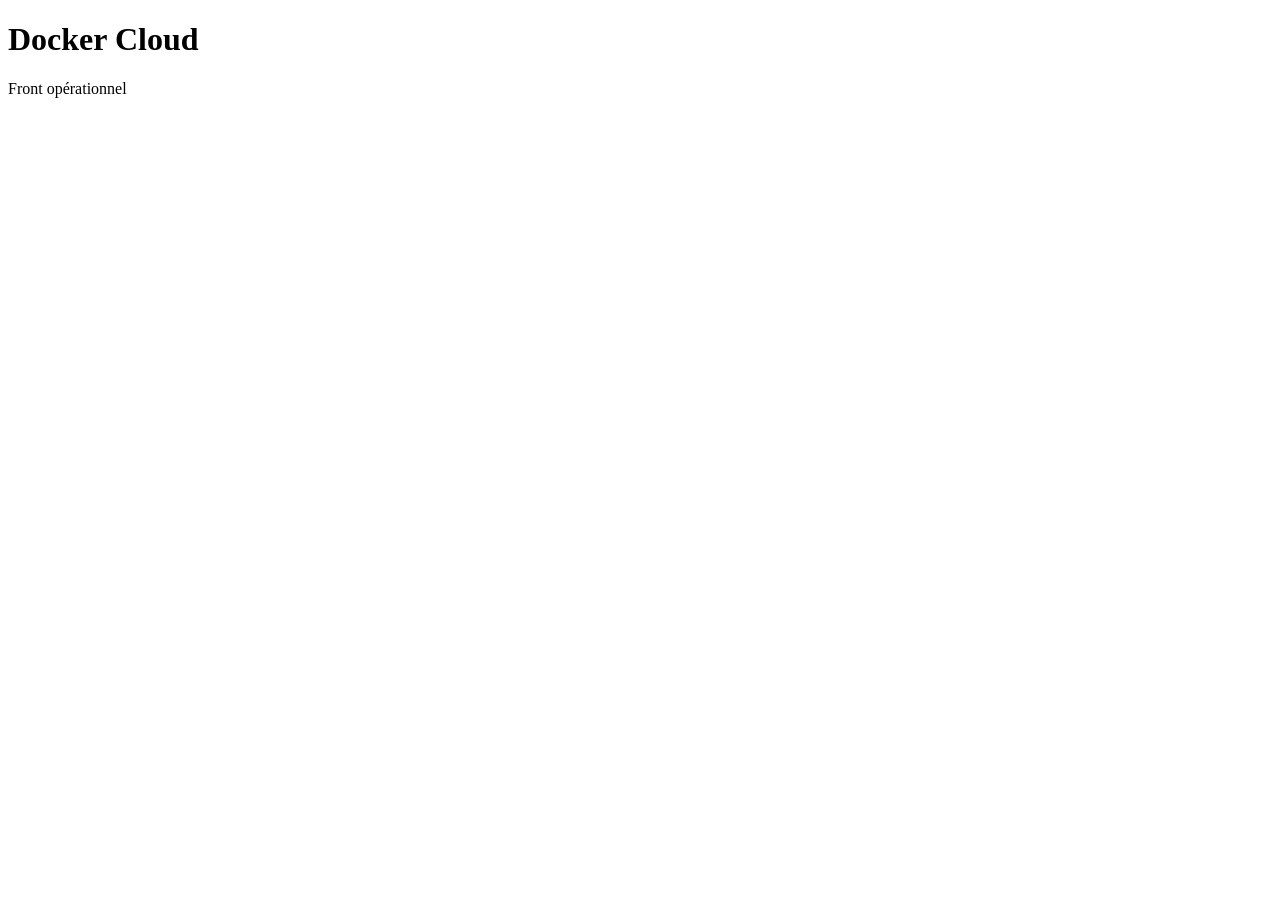
==== front/index.html @ 464c964b "Ajout du frontend Docker" ====
<!DOCTYPE html>
<html lang="fr">
<head>
    <meta charset="UTF-8">
    <meta name="viewport" content="width=device-width, initial-scale=1.0">
    <title>Docker Cloud</title>
</head>
<body>
    <h1>Docker Cloud</h1>
    <p>Front opérationnel</p>
</body>
</html>
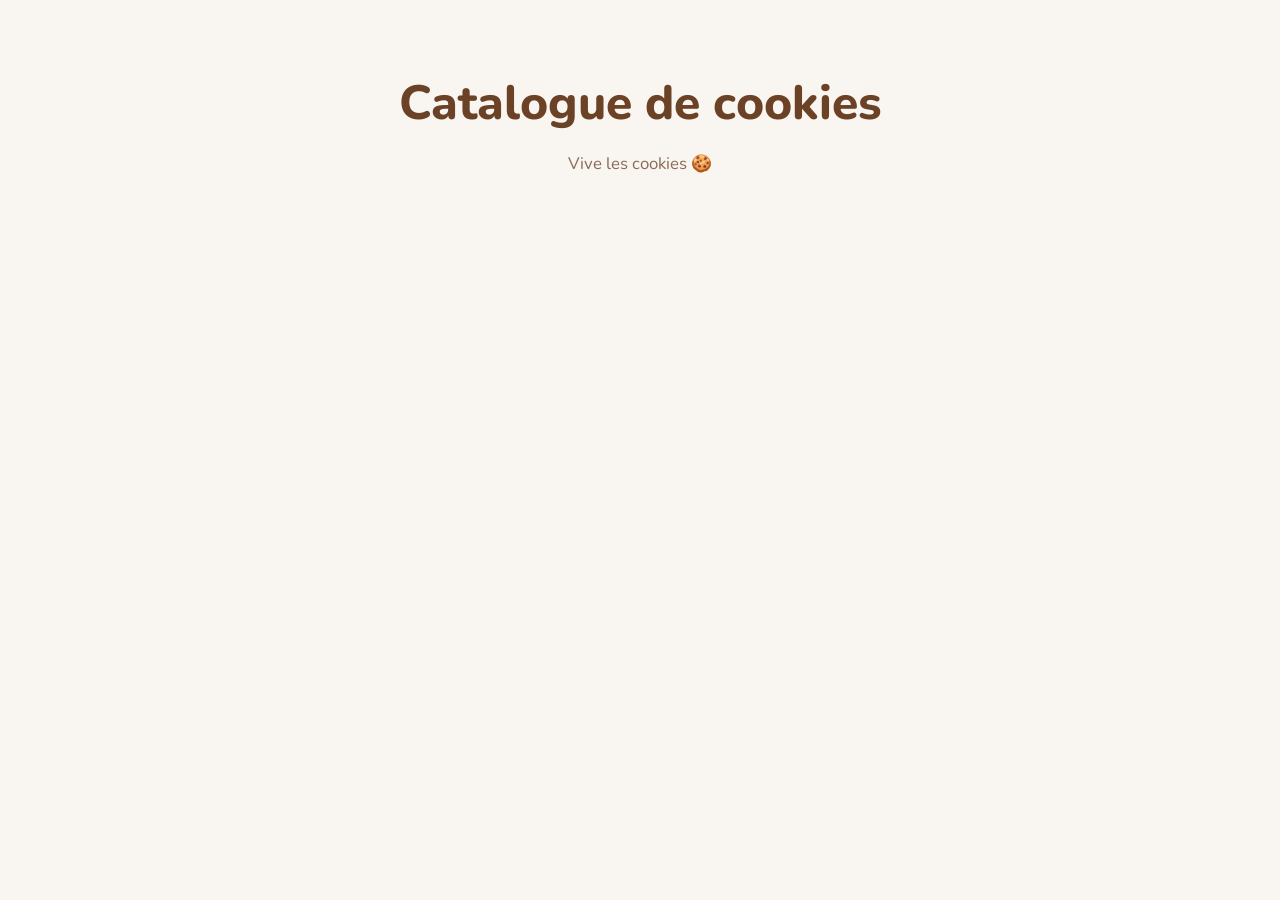
==== commit c24c8e78: "Ajout du catalogue de cookies" ====
--- a/front/index.html
+++ b/front/index.html
@@ -3,10 +3,45 @@
 <head>
     <meta charset="UTF-8">
     <meta name="viewport" content="width=device-width, initial-scale=1.0">
-    <title>Docker Cloud</title>
+    <title>Catalogue de cookies</title>
+    
+    <link rel="preconnect" href="https://fonts.googleapis.com">
+    <link rel="preconnect" href="https://fonts.gstatic.com" crossorigin>
+    <link href="https://fonts.googleapis.com/css2?family=Nunito:wght@400;600;700;800&display=swap" rel="stylesheet">
+
+    <link rel="stylesheet" href="style.css">
 </head>
 <body>
-    <h1>Docker Cloud</h1>
-    <p>Front opérationnel</p>
+    <header>
+        <h1>Catalogue de cookies</h1>
+        <p>
+            Vive les cookies 🍪
+        </p>
+    </header>
+
+    <main>
+        <div id="cookies"></div>
+    </main>
+
+    <script>
+        fetch("/api/")
+            .then(response => response.json())
+            .then(cookies => {
+                const container = document.getElementById("cookies");
+
+                cookies.forEach(cookie => {
+                    const element = document.createElement("article");
+                    element.className = "cookie-card";
+
+                    element.innerHTML = `
+                        <h2>${cookie.nom}</h2>
+                        <p>${cookie.description}</p>
+                        <span class="price">${cookie.prix.toFixed(2)} €</span>
+                    `;
+
+                    container.appendChild(element);
+                });
+            });
+    </script>
 </body>
 </html>
--- a/front/style.css
+++ b/front/style.css
@@ -0,0 +1,167 @@
+* {
+    box-sizing: border-box;
+}
+
+body {
+    margin: 0;
+    font-family: "Nunito", Arial, Helvetica, sans-serif;
+    background: #f9f5f0;
+    color: #4a3428;
+    min-height: 100vh;
+}
+
+header {
+    text-align: center;
+    padding: 70px 20px 45px;
+}
+
+header h1 {
+    margin: 0;
+    font-size: 3rem;
+    font-weight: 800;
+    color: #6b4226;
+}
+
+header p {
+    max-width: 600px;
+    margin: 15px auto 0;
+    color: #8a6a56;
+    font-size: 1.05rem;
+    line-height: 1.6;
+}
+
+main {
+    width: min(1200px, calc(100% - 40px));
+    margin: 0 auto;
+    padding-bottom: 70px;
+}
+
+#cookies {
+    display: grid;
+    grid-template-columns: repeat(auto-fit, minmax(280px, 1fr));
+    gap: 25px;
+}
+
+.cookie-card {
+    position: relative;
+
+    display: flex;
+    flex-direction: column;
+
+    min-height: 270px;
+
+    background: rgba(255, 255, 255, 0.9);
+    border: 1px solid #ead8c7;
+    border-radius: 22px;
+
+    padding: 28px;
+
+    box-shadow: 0 12px 30px rgba(91, 62, 45, 0.08);
+
+    transition:
+        transform 0.25s ease,
+        box-shadow 0.25s ease;
+
+    overflow: hidden;
+}
+
+.cookie-card::before {
+    content: "";
+
+    position: absolute;
+
+    width: 90px;
+    height: 90px;
+
+    border-radius: 50%;
+    background: #f7e1c6;
+
+    top: -35px;
+    right: -25px;
+
+    opacity: 0.7;
+}
+
+.cookie-card:hover {
+    transform: translateY(-6px);
+    box-shadow: 0 18px 40px rgba(91, 62, 45, 0.14);
+}
+
+.cookie-card h2 {
+    position: relative;
+
+    margin: 0 0 16px;
+
+    font-size: 1.25rem;
+    font-weight: 800;
+    color: #5e3822;
+
+    white-space: nowrap;
+    overflow: hidden;
+    text-overflow: ellipsis;
+
+    padding-right: 20px;
+}
+
+.cookie-card p {
+    position: relative;
+
+    margin: 0 0 20px;
+
+    line-height: 1.6;
+    color: #7b6354;
+
+    flex-grow: 1;
+}
+
+.cookie-card .price {
+    position: relative;
+
+    display: inline-block;
+    align-self: flex-start;
+
+    margin-top: auto;
+
+    padding: 9px 14px;
+
+    border-radius: 999px;
+
+    background: #6b4226;
+    color: white;
+
+    font-weight: 800;
+    font-size: 0.95rem;
+}
+
+@media (max-width: 900px) {
+    #cookies {
+        grid-template-columns: repeat(auto-fit, minmax(240px, 1fr));
+    }
+}
+
+@media (max-width: 600px) {
+    header {
+        padding-top: 45px;
+    }
+
+    header h1 {
+        font-size: 2.2rem;
+    }
+
+    main {
+        width: min(100% - 24px, 1200px);
+    }
+
+    #cookies {
+        grid-template-columns: 1fr;
+    }
+
+    .cookie-card {
+        min-height: 240px;
+        padding: 22px;
+    }
+
+    .cookie-card h2 {
+        white-space: normal;
+    }
+}
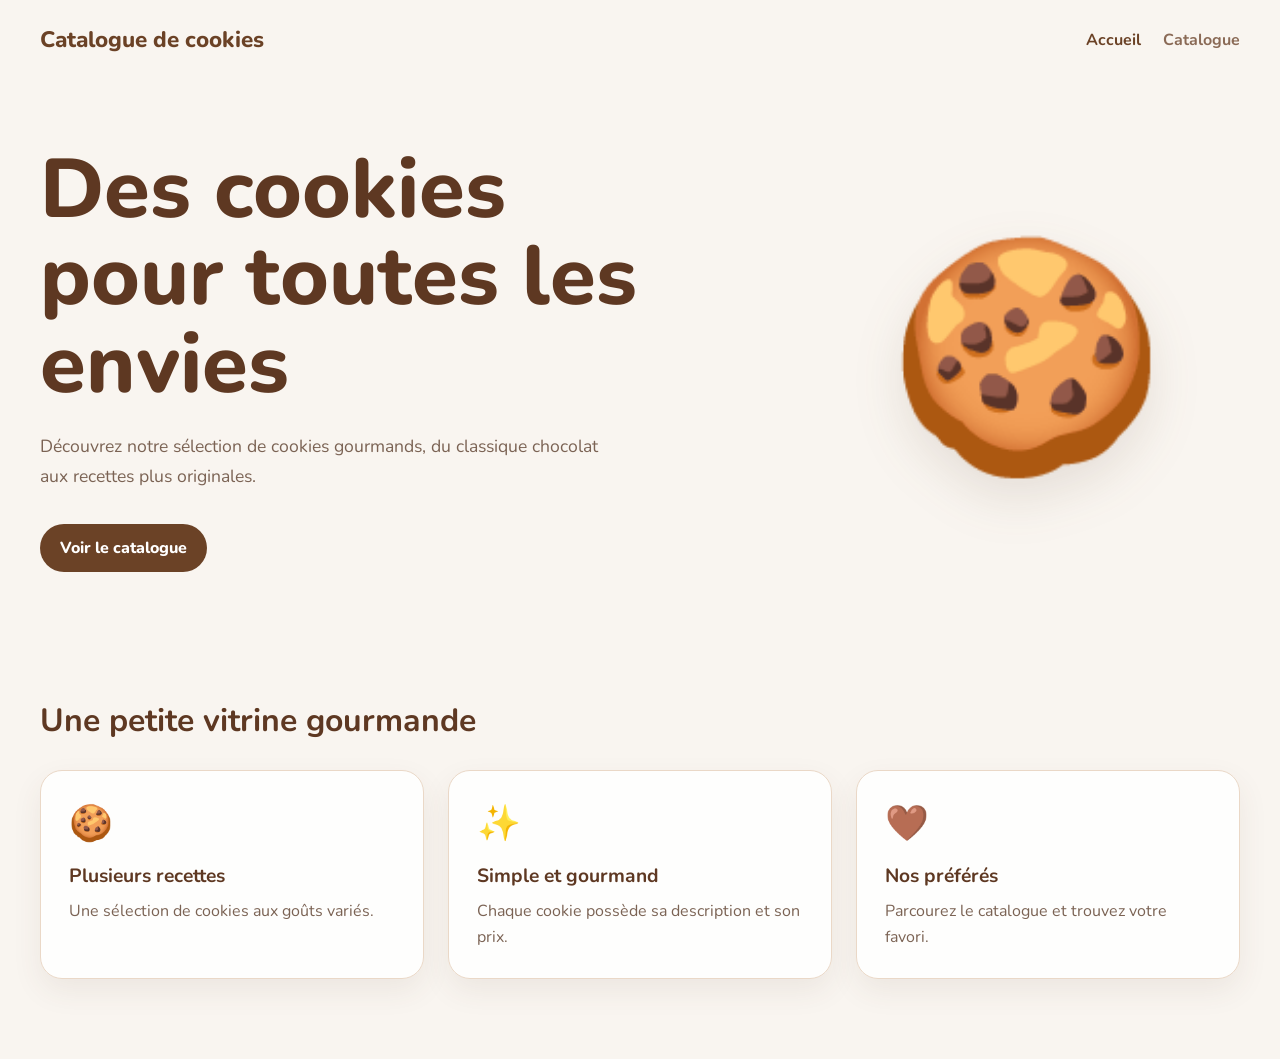
==== commit ac129ff8: "Ajout des pages catalogue et détail des cookies" ====
--- a/front/index.html
+++ b/front/index.html
@@ -3,45 +3,81 @@
 <head>
     <meta charset="UTF-8">
     <meta name="viewport" content="width=device-width, initial-scale=1.0">
+
     <title>Catalogue de cookies</title>
-    
+
     <link rel="preconnect" href="https://fonts.googleapis.com">
     <link rel="preconnect" href="https://fonts.gstatic.com" crossorigin>
-    <link href="https://fonts.googleapis.com/css2?family=Nunito:wght@400;600;700;800&display=swap" rel="stylesheet">
+    <link
+        href="https://fonts.googleapis.com/css2?family=Nunito:wght@400;600;700;800&display=swap"
+        rel="stylesheet"
+    >
 
     <link rel="stylesheet" href="style.css">
 </head>
+
 <body>
-    <header>
-        <h1>Catalogue de cookies</h1>
-        <p>
-            Vive les cookies 🍪
-        </p>
+    <header class="site-header">
+        <a href="index.html" class="logo">Catalogue de cookies</a>
+
+        <nav>
+            <a href="index.html" class="active">Accueil</a>
+            <a href="catalogue.html">Catalogue</a>
+        </nav>
     </header>
 
     <main>
-        <div id="cookies"></div>
+        <section class="hero-home">
+            <div class="hero-content">
+
+                <h1>Des cookies pour toutes les envies</h1>
+
+                <p>
+                    Découvrez notre sélection de cookies gourmands,
+                    du classique chocolat aux recettes plus originales.
+                </p>
+
+                <a href="catalogue.html" class="primary-button">
+                    Voir le catalogue
+                </a>
+            </div>
+
+            <div class="hero-cookie">
+                🍪
+            </div>
+        </section>
+
+        <section class="home-section">
+            <div class="home-section-title">
+                <h2>Une petite vitrine gourmande</h2>
+            </div>
+
+            <div class="home-features">
+                <article class="feature-card">
+                    <span class="feature-icon">🍪</span>
+                    <h3>Plusieurs recettes</h3>
+                    <p>
+                        Une sélection de cookies aux goûts variés.
+                    </p>
+                </article>
+
+                <article class="feature-card">
+                    <span class="feature-icon">✨</span>
+                    <h3>Simple et gourmand</h3>
+                    <p>
+                        Chaque cookie possède sa description et son prix.
+                    </p>
+                </article>
+
+                <article class="feature-card">
+                    <span class="feature-icon">🤎</span>
+                    <h3>Nos préférés</h3>
+                    <p>
+                        Parcourez le catalogue et trouvez votre favori.
+                    </p>
+                </article>
+            </div>
+        </section>
     </main>
-
-    <script>
-        fetch("/api/")
-            .then(response => response.json())
-            .then(cookies => {
-                const container = document.getElementById("cookies");
-
-                cookies.forEach(cookie => {
-                    const element = document.createElement("article");
-                    element.className = "cookie-card";
-
-                    element.innerHTML = `
-                        <h2>${cookie.nom}</h2>
-                        <p>${cookie.description}</p>
-                        <span class="price">${cookie.prix.toFixed(2)} €</span>
-                    `;
-
-                    container.appendChild(element);
-                });
-            });
-    </script>
 </body>
-</html>+</html>
--- a/front/style.css
+++ b/front/style.css
@@ -2,35 +2,242 @@
     box-sizing: border-box;
 }
 
+html {
+    scroll-behavior: smooth;
+}
+
 body {
     margin: 0;
+    min-height: 100vh;
     font-family: "Nunito", Arial, Helvetica, sans-serif;
     background: #f9f5f0;
     color: #4a3428;
-    min-height: 100vh;
-}
-
-header {
+}
+
+a {
+    color: inherit;
+}
+
+/* UI */
+
+.site-header {
+    width: min(1200px, calc(100% - 40px));
+    margin: 0 auto;
+    padding: 24px 0;
+
+    display: flex;
+    align-items: center;
+    justify-content: space-between;
+}
+
+.logo {
+    color: #6b4226;
+    font-size: 1.4rem;
+    font-weight: 800;
+    text-decoration: none;
+}
+
+.site-header nav {
+    display: flex;
+    gap: 22px;
+}
+
+.site-header nav a {
+    color: #8a6a56;
+    font-weight: 700;
+    text-decoration: none;
+    transition: color 0.2s ease;
+}
+
+.site-header nav a:hover,
+.site-header nav a.active {
+    color: #6b4226;
+}
+
+/* UI */
+
+.hero-home {
+    width: min(1200px, calc(100% - 40px));
+    margin: 30px auto 90px;
+
+    display: grid;
+    grid-template-columns: 1.25fr 0.75fr;
+    align-items: center;
+    gap: 60px;
+
+    min-height: 500px;
+}
+
+.hero-content {
+    max-width: 650px;
+}
+
+.hero-label {
+    display: inline-block;
+    margin-bottom: 18px;
+
+    color: #9b745f;
+    font-size: 0.95rem;
+    font-weight: 800;
+}
+
+.hero-content h1 {
+    margin: 0;
+
+    color: #5e3822;
+    font-size: clamp(3rem, 7vw, 5.2rem);
+    font-weight: 800;
+    line-height: 1.05;
+}
+
+.hero-content p {
+    max-width: 580px;
+    margin: 24px 0 32px;
+
+    color: #7b6354;
+    font-size: 1.1rem;
+    line-height: 1.7;
+}
+
+.primary-button {
+    display: inline-block;
+    padding: 13px 20px;
+
+    border-radius: 999px;
+
+    background: #6b4226;
+    color: white;
+
+    font-weight: 800;
+    text-decoration: none;
+
+    transition:
+        transform 0.2s ease,
+        box-shadow 0.2s ease,
+        background 0.2s ease;
+}
+
+.primary-button:hover {
+    transform: translateY(-3px);
+    background: #59351f;
+    box-shadow: 0 10px 20px rgba(91, 62, 45, 0.15);
+}
+
+.hero-cookie {
+    display: flex;
+    align-items: center;
+    justify-content: center;
+
+    font-size: clamp(8rem, 18vw, 14rem);
+
+    filter: drop-shadow(0 20px 25px rgba(91, 62, 45, 0.12));
+
+    animation: cookie-float 4s ease-in-out infinite;
+}
+
+/* UI */
+
+.home-section {
+    width: min(1200px, calc(100% - 40px));
+    margin: 0 auto 80px;
+}
+
+.home-section-title {
+    margin-bottom: 28px;
+}
+
+.home-section-title span {
+    color: #9b745f;
+    font-size: 0.9rem;
+    font-weight: 800;
+}
+
+.home-section-title h2 {
+    margin: 6px 0 0;
+
+    color: #5e3822;
+    font-size: 2rem;
+}
+
+.home-features {
+    display: grid;
+    grid-template-columns: repeat(3, 1fr);
+    gap: 24px;
+}
+
+.feature-card {
+    background: rgba(255, 255, 255, 0.9);
+    border: 1px solid #ead8c7;
+    border-radius: 22px;
+
+    padding: 28px;
+
+    box-shadow: 0 12px 30px rgba(91, 62, 45, 0.08);
+
+    transition:
+        transform 0.25s ease,
+        box-shadow 0.25s ease;
+}
+
+.feature-card:hover {
+    transform: translateY(-5px);
+    box-shadow: 0 18px 40px rgba(91, 62, 45, 0.14);
+}
+
+.feature-icon {
+    display: block;
+    margin-bottom: 16px;
+    font-size: 2.2rem;
+}
+
+.feature-card h3 {
+    margin: 0 0 10px;
+
+    color: #5e3822;
+    font-size: 1.2rem;
+}
+
+.feature-card p {
+    margin: 0;
+
+    color: #7b6354;
+    line-height: 1.6;
+}
+
+/* UI */
+
+.catalogue-header {
     text-align: center;
-    padding: 70px 20px 45px;
-}
-
-header h1 {
+    padding: 60px 20px 40px;
+}
+
+.catalogue-label {
+    display: inline-block;
+    margin-bottom: 10px;
+
+    color: #9b745f;
+    font-size: 0.9rem;
+    font-weight: 800;
+}
+
+.catalogue-header h1 {
     margin: 0;
+
+    color: #6b4226;
     font-size: 3rem;
     font-weight: 800;
-    color: #6b4226;
-}
-
-header p {
+}
+
+.catalogue-header p {
     max-width: 600px;
     margin: 15px auto 0;
+
     color: #8a6a56;
     font-size: 1.05rem;
     line-height: 1.6;
 }
 
-main {
+.catalogue-main {
     width: min(1200px, calc(100% - 40px));
     margin: 0 auto;
     padding-bottom: 70px;
@@ -38,117 +245,294 @@
 
 #cookies {
     display: grid;
-    grid-template-columns: repeat(auto-fit, minmax(280px, 1fr));
-    gap: 25px;
-}
-
-.cookie-card {
-    position: relative;
-
-    display: flex;
-    flex-direction: column;
-
-    min-height: 270px;
-
-    background: rgba(255, 255, 255, 0.9);
+    grid-template-columns: repeat(3, 1fr);
+    gap: 28px;
+}
+
+.catalogue-card {
+    display: block;
+
+    background: white;
     border: 1px solid #ead8c7;
     border-radius: 22px;
 
-    padding: 28px;
+    overflow: hidden;
+
+    color: #5e3822;
+    text-decoration: none;
 
     box-shadow: 0 12px 30px rgba(91, 62, 45, 0.08);
 
     transition:
         transform 0.25s ease,
         box-shadow 0.25s ease;
-
-    overflow: hidden;
-}
-
-.cookie-card::before {
-    content: "";
-
-    position: absolute;
-
-    width: 90px;
-    height: 90px;
-
-    border-radius: 50%;
-    background: #f7e1c6;
-
-    top: -35px;
-    right: -25px;
-
-    opacity: 0.7;
-}
-
-.cookie-card:hover {
+}
+
+.catalogue-card:hover {
     transform: translateY(-6px);
     box-shadow: 0 18px 40px rgba(91, 62, 45, 0.14);
 }
 
-.cookie-card h2 {
-    position: relative;
-
-    margin: 0 0 16px;
-
-    font-size: 1.25rem;
-    font-weight: 800;
-    color: #5e3822;
+.catalogue-image-wrapper {
+    width: 100%;
+    aspect-ratio: 4 / 3;
+
+    overflow: hidden;
+
+    background: #f2e7dc;
+}
+
+.catalogue-image {
+    width: 100%;
+    height: 100%;
+
+    display: block;
+
+    object-fit: cover;
+
+    transition: transform 0.35s ease;
+}
+
+.catalogue-card:hover .catalogue-image {
+    transform: scale(1.05);
+}
+
+.catalogue-card h2 {
+    margin: 0;
+    padding: 20px 22px;
+
+    color: #5e3822;
+    font-size: 1.2rem;
+    font-weight: 800;
 
     white-space: nowrap;
     overflow: hidden;
     text-overflow: ellipsis;
-
-    padding-right: 20px;
-}
-
-.cookie-card p {
-    position: relative;
-
-    margin: 0 0 20px;
-
-    line-height: 1.6;
+}
+
+/* UI */
+
+.detail-main {
+    width: min(1100px, calc(100% - 40px));
+    margin: 40px auto 80px;
+}
+
+.back-link {
+    display: inline-block;
+    margin-bottom: 30px;
+
+    color: #8a6a56;
+    font-weight: 700;
+    text-decoration: none;
+
+    transition:
+        color 0.2s ease,
+        transform 0.2s ease;
+}
+
+.back-link:hover {
+    color: #6b4226;
+    transform: translateX(-3px);
+}
+
+.cookie-detail {
+    display: grid;
+    grid-template-columns: 0.8fr 1.2fr;
+    align-items: center;
+    gap: 60px;
+
+    min-height: 420px;
+
+    padding: 50px;
+
+    background: rgba(255, 255, 255, 0.9);
+    border: 1px solid #ead8c7;
+    border-radius: 28px;
+
+    box-shadow: 0 16px 40px rgba(91, 62, 45, 0.1);
+}
+
+.detail-visual {
+    display: flex;
+    align-items: center;
+    justify-content: center;
+
+    min-height: 300px;
+
+    border-radius: 24px;
+
+    background: #f7e1c6;
+
+    overflow: hidden;
+}
+
+.detail-visual img {
+    width: 100%;
+    height: 100%;
+    min-height: 300px;
+
+    display: block;
+
+    object-fit: cover;
+
+    transition: transform 0.3s ease;
+}
+
+.cookie-detail:hover .detail-visual img {
+    transform: scale(1.04);
+}
+
+.detail-content {
+    display: flex;
+    flex-direction: column;
+    align-items: flex-start;
+}
+
+.detail-label {
+    margin-bottom: 10px;
+
+    color: #9b745f;
+    font-size: 0.9rem;
+    font-weight: 800;
+}
+
+.detail-content h1 {
+    margin: 0;
+
+    color: #5e3822;
+    font-size: clamp(2.5rem, 5vw, 4rem);
+    line-height: 1.05;
+}
+
+.detail-description {
+    max-width: 550px;
+
+    margin: 22px 0 30px;
+
     color: #7b6354;
-
-    flex-grow: 1;
-}
-
-.cookie-card .price {
-    position: relative;
-
+    font-size: 1.1rem;
+    line-height: 1.7;
+}
+
+.detail-price {
     display: inline-block;
-    align-self: flex-start;
-
-    margin-top: auto;
-
-    padding: 9px 14px;
+
+    padding: 11px 18px;
 
     border-radius: 999px;
 
     background: #6b4226;
     color: white;
 
-    font-weight: 800;
-    font-size: 0.95rem;
-}
+    font-size: 1.05rem;
+    font-weight: 800;
+}
+
+.error-message {
+    grid-column: 1 / -1;
+    text-align: center;
+}
+
+.error-message h1 {
+    margin-bottom: 10px;
+    color: #5e3822;
+}
+
+.error-message p {
+    color: #7b6354;
+}
+
+/* UI */
+
+@keyframes cookie-float {
+    0%,
+    100% {
+        transform: translateY(0) rotate(-4deg);
+    }
+
+    50% {
+        transform: translateY(-10px) rotate(4deg);
+    }
+}
+
+/* UI */
 
 @media (max-width: 900px) {
+    .hero-home {
+        grid-template-columns: 1fr;
+        text-align: center;
+    }
+
+    .hero-content {
+        margin: 0 auto;
+    }
+
+    .hero-content p {
+        margin-left: auto;
+        margin-right: auto;
+    }
+
+    .hero-cookie {
+        font-size: 8rem;
+    }
+
+    .home-features {
+        grid-template-columns: 1fr;
+    }
+
     #cookies {
-        grid-template-columns: repeat(auto-fit, minmax(240px, 1fr));
+        grid-template-columns: repeat(2, 1fr);
+    }
+}
+
+@media (max-width: 800px) {
+    .cookie-detail {
+        grid-template-columns: 1fr;
+        padding: 30px;
+        gap: 30px;
+    }
+
+    .detail-visual {
+        min-height: 220px;
+    }
+
+    .detail-visual img {
+        min-height: 220px;
     }
 }
 
 @media (max-width: 600px) {
-    header {
+    .site-header {
+        flex-direction: column;
+        gap: 16px;
+    }
+
+    .site-header nav {
+        gap: 16px;
+    }
+
+    .hero-home {
+        width: min(100% - 24px, 1200px);
+        margin-top: 10px;
+    }
+
+    .hero-content h1 {
+        font-size: 2.8rem;
+    }
+
+    .home-section {
+        width: min(100% - 24px, 1200px);
+    }
+
+    .catalogue-header {
         padding-top: 45px;
     }
 
-    header h1 {
+    .catalogue-header h1 {
         font-size: 2.2rem;
     }
 
-    main {
+    .catalogue-main {
         width: min(100% - 24px, 1200px);
     }
 
@@ -156,12 +540,19 @@
         grid-template-columns: 1fr;
     }
 
-    .cookie-card {
-        min-height: 240px;
+    .catalogue-card h2 {
+        white-space: normal;
+    }
+
+    .detail-main {
+        width: min(100% - 24px, 1100px);
+    }
+
+    .cookie-detail {
         padding: 22px;
     }
 
-    .cookie-card h2 {
-        white-space: normal;
-    }
-}+    .detail-content h1 {
+        font-size: 2.2rem;
+    }
+}
